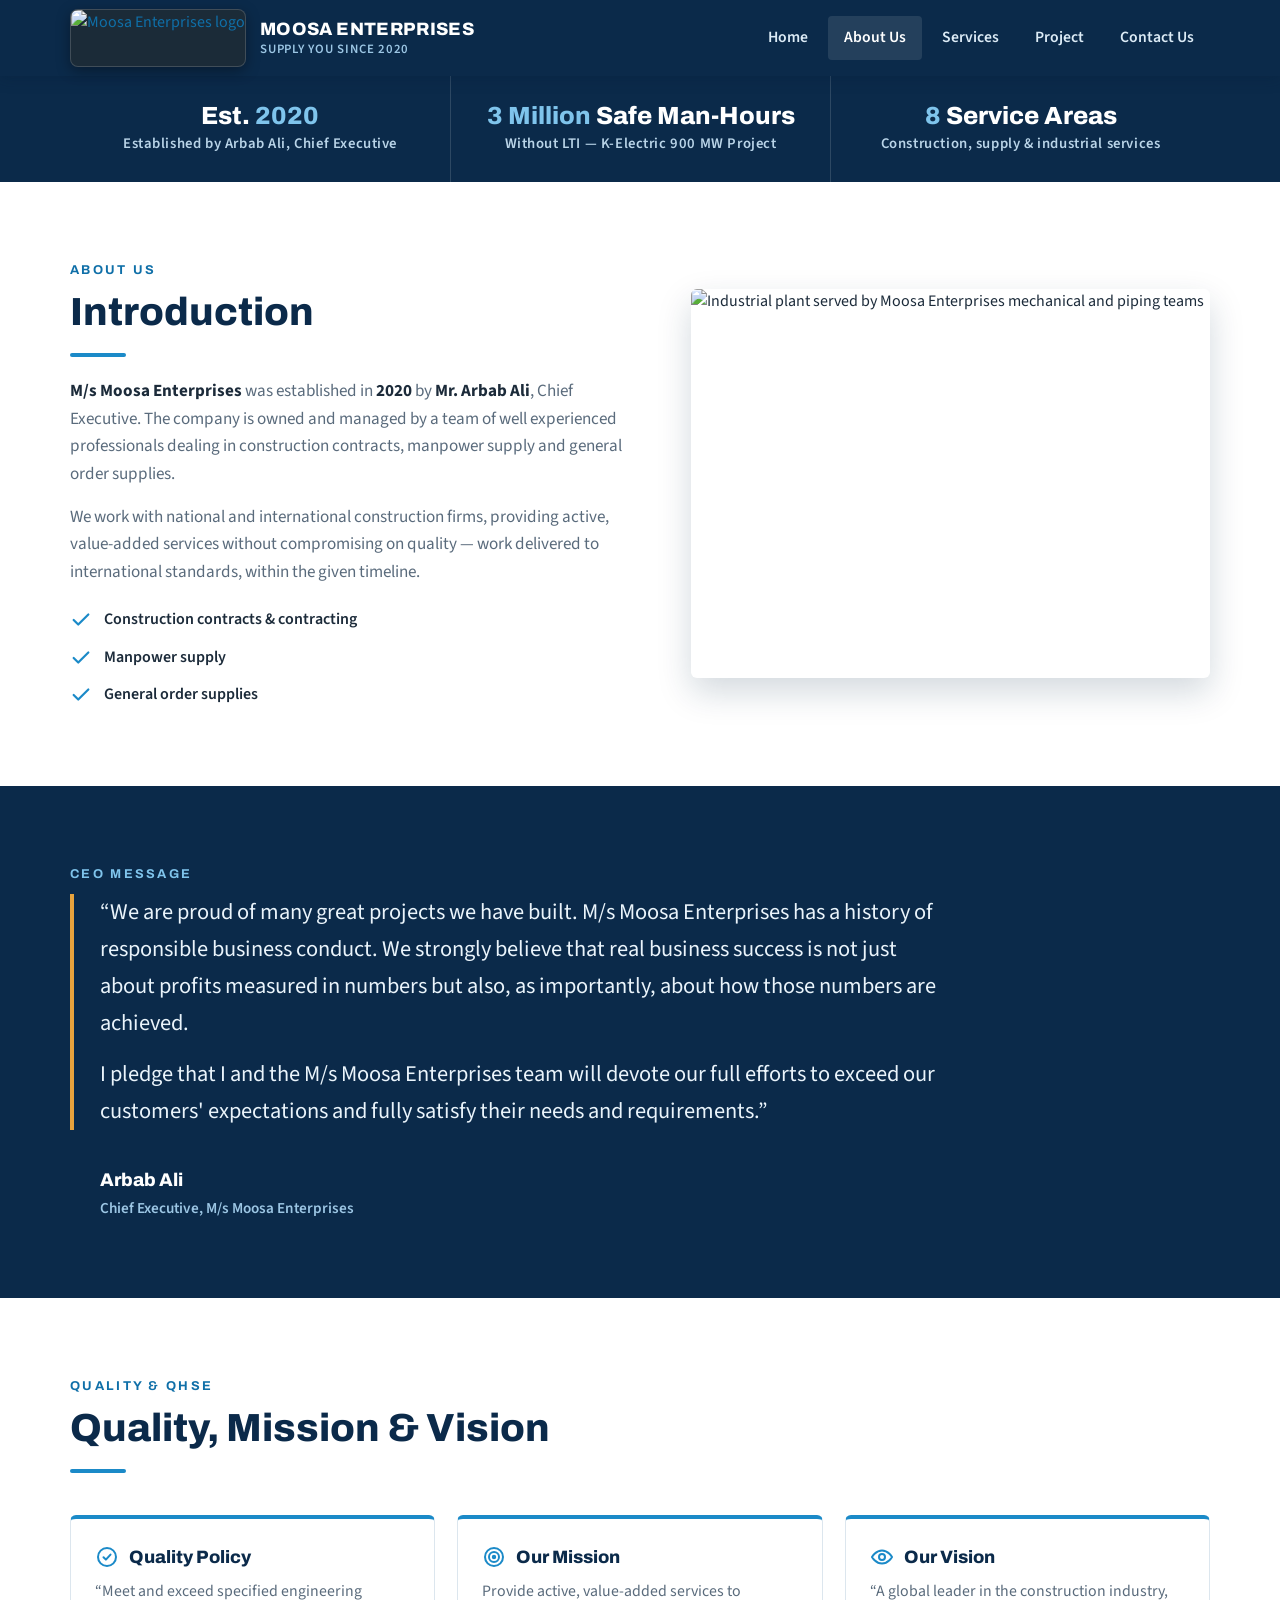
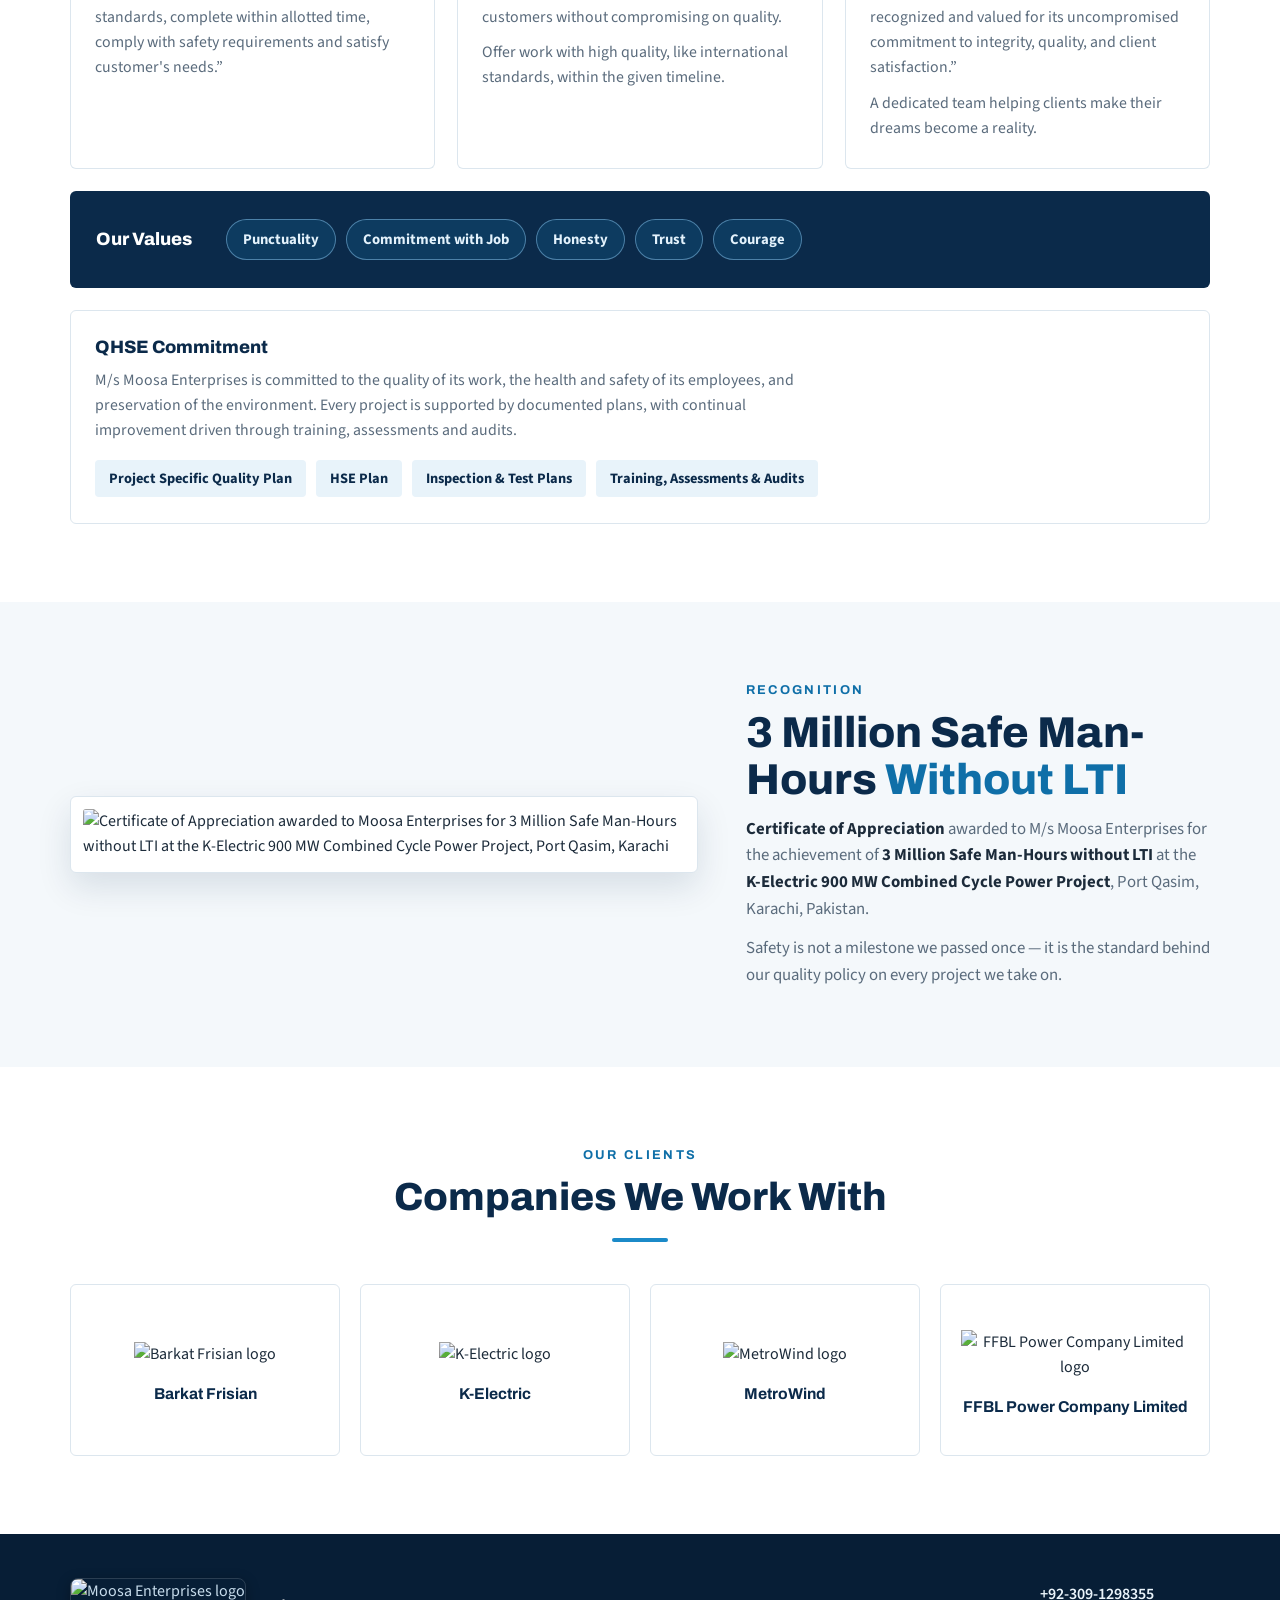
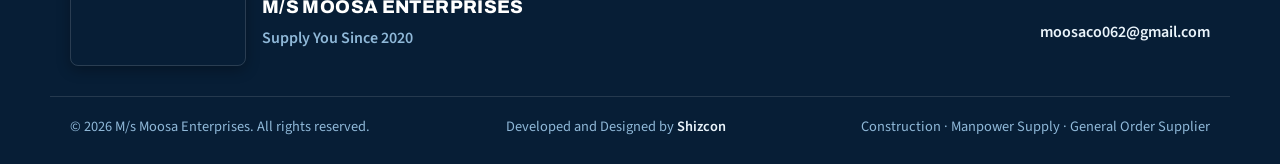
==== about.html @ 249250b7 "Moosa multi-page split (phase 1): About/Services/Projects/Contact pages + shared style.css/script.js" ====
<!doctype html>
<html lang="en">
<head>
<meta charset="utf-8" />
<meta name="viewport" content="width=device-width, initial-scale=1, viewport-fit=cover" />
<meta name="color-scheme" content="light" />
<meta name="description" content="M/s Moosa Enterprises was established in 2020 by Mr. Arbab Ali, Chief Executive — construction contracts, manpower supply and general order supplies." />
<link rel="icon" href="images/logo-me-3d.png" />
<title>About Us — M/s Moosa Enterprises</title>
<link rel="preconnect" href="https://fonts.googleapis.com" />
<link rel="preconnect" href="https://fonts.gstatic.com" crossorigin />
<link href="https://fonts.googleapis.com/css2?family=Archivo:wght@500;600;700;800&family=Source+Sans+3:wght@400;600;700&display=swap" rel="stylesheet" />
<link rel="stylesheet" href="style.css" />
</head>
<body class="loading">

<!-- ================= Loader ================= -->
<div class="loader" id="siteLoader" role="status" aria-label="Loading Moosa Enterprises website">
  <div class="loader-logo"><img src="images/logo-me-3d.png" alt="Moosa Enterprises logo" /></div>
  <div class="loader-name">Moosa Enterprises</div>
  <div class="loader-tag">Supply You Since 2020</div>
  <div class="loader-bar-wrap">
    <div class="loader-bar"><div class="loader-bar-fill" id="loaderFill"></div></div>
    <div class="loader-pct" id="loaderPct">0%</div>
  </div>
  <div class="loader-credit">Developed and Designed by Shizcon</div>
</div>

<!-- ================= Header ================= -->
<header class="site-header">
  <div class="header-in">
    <a class="brand" href="index.html" aria-label="M/s Moosa Enterprises — home">
      <span class="logo-plate"><img src="images/logo-me-3d.png" alt="Moosa Enterprises logo" /></span>
      <span class="brand-text">
        <span class="brand-name">Moosa Enterprises</span><br />
        <span class="brand-tag">Supply You Since 2020</span>
      </span>
    </a>
    <button class="nav-toggle" id="navToggle" aria-label="Open menu" aria-expanded="false" aria-controls="mainNav">
      <svg viewBox="0 0 24 24" fill="none" stroke-width="2" stroke-linecap="round"><path d="M4 7h16M4 12h16M4 17h16"/></svg>
    </button>
    <nav class="main-nav" id="mainNav" aria-label="Main navigation">
      <ul>
        <li><a href="index.html">Home</a></li>
        <li><a href="about.html" aria-current="page">About Us</a></li>
        <li><a href="services.html">Services</a></li>
        <li><a href="projects.html">Project</a></li>
        <li><a href="contact.html">Contact Us</a></li>
      </ul>
    </nav>
  </div>
</header>
<!-- ================= Fact strip ================= -->
<div class="facts" aria-label="Company facts">
  <div class="wrap">
    <div class="facts-in">
      <div class="fact">
        <div class="fact-num">Est. <em>2020</em></div>
        <div class="fact-label">Established by Arbab Ali, Chief Executive</div>
      </div>
      <div class="fact">
        <div class="fact-num"><em>3 Million</em> Safe Man-Hours</div>
        <div class="fact-label">Without LTI — K-Electric 900 MW Project</div>
      </div>
      <div class="fact">
        <div class="fact-num"><em>8</em> Service Areas</div>
        <div class="fact-label">Construction, supply &amp; industrial services</div>
      </div>
    </div>
  </div>
</div><section class="section" id="about">
  <div class="wrap">
    <div class="about-grid">
      <div class="about-copy">
        <div class="section-head" style="margin-bottom:20px">
          <span class="kicker">About Us</span>
          <h2>Introduction</h2>
          <div class="rule"></div>
        </div>
        <p><strong>M/s Moosa Enterprises</strong> was established in <strong>2020</strong> by <strong>Mr. Arbab Ali</strong>, Chief Executive. The company is owned and managed by a team of well experienced professionals dealing in construction contracts, manpower supply and general order supplies.</p>
        <p>We work with national and international construction firms, providing active, value-added services without compromising on quality — work delivered to international standards, within the given timeline.</p>
        <ul class="about-points">
          <li>
            <svg viewBox="0 0 24 24" fill="none" stroke="#1B8AC8" stroke-width="2.4" stroke-linecap="round" stroke-linejoin="round"><path d="M20 6 9 17l-5-5"/></svg>
            Construction contracts &amp; contracting
          </li>
          <li>
            <svg viewBox="0 0 24 24" fill="none" stroke="#1B8AC8" stroke-width="2.4" stroke-linecap="round" stroke-linejoin="round"><path d="M20 6 9 17l-5-5"/></svg>
            Manpower supply
          </li>
          <li>
            <svg viewBox="0 0 24 24" fill="none" stroke="#1B8AC8" stroke-width="2.4" stroke-linecap="round" stroke-linejoin="round"><path d="M20 6 9 17l-5-5"/></svg>
            General order supplies
          </li>
        </ul>
      </div>
      <div class="about-photo">
        <img src="images/about-plant.jpg" alt="Industrial plant served by Moosa Enterprises mechanical and piping teams" />
      </div>
    </div>
  </div>
</section><section class="section ceo" id="ceo">
  <div class="wrap">
    <span class="kicker">CEO Message</span>
    <div class="ceo-grid">
      <blockquote>
        <p>“We are proud of many great projects we have built. M/s Moosa Enterprises has a history of responsible business conduct. We strongly believe that real business success is not just about profits measured in numbers but also, as importantly, about how those numbers are achieved.</p>
        <p>I pledge that I and the M/s Moosa Enterprises team will devote our full efforts to exceed our customers' expectations and fully satisfy their needs and requirements.”</p>
      </blockquote>
      <div class="ceo-sign">
        <div class="name">Arbab Ali</div>
        <div class="role">Chief Executive, M/s Moosa Enterprises</div>
      </div>
    </div>
  </div>
</section><section class="section" id="quality">
  <div class="wrap">
    <div class="section-head">
      <span class="kicker">Quality &amp; QHSE</span>
      <h2>Quality, Mission &amp; Vision</h2>
      <div class="rule"></div>
    </div>

    <div class="qm-grid">
      <div class="qm-card">
        <h3>
          <svg viewBox="0 0 24 24" fill="none" stroke="#1B8AC8" stroke-width="2" stroke-linecap="round" stroke-linejoin="round"><circle cx="12" cy="12" r="9"/><path d="m8.5 12.2 2.4 2.4 4.6-5"/></svg>
          Quality Policy
        </h3>
        <p>“Meet and exceed specified engineering standards, complete within allotted time, comply with safety requirements and satisfy customer's needs.”</p>
      </div>
      <div class="qm-card">
        <h3>
          <svg viewBox="0 0 24 24" fill="none" stroke="#1B8AC8" stroke-width="2" stroke-linecap="round" stroke-linejoin="round"><circle cx="12" cy="12" r="9"/><circle cx="12" cy="12" r="5"/><circle cx="12" cy="12" r="1.2" fill="#1B8AC8"/></svg>
          Our Mission
        </h3>
        <p>Provide active, value-added services to customers without compromising on quality.</p>
        <p>Offer work with high quality, like international standards, within the given timeline.</p>
      </div>
      <div class="qm-card">
        <h3>
          <svg viewBox="0 0 24 24" fill="none" stroke="#1B8AC8" stroke-width="2" stroke-linecap="round" stroke-linejoin="round"><path d="M2 12s3.5-6.5 10-6.5S22 12 22 12s-3.5 6.5-10 6.5S2 12 2 12Z"/><circle cx="12" cy="12" r="3"/></svg>
          Our Vision
        </h3>
        <p>“A global leader in the construction industry, recognized and valued for its uncompromised commitment to integrity, quality, and client satisfaction.”</p>
        <p>A dedicated team helping clients make their dreams become a reality.</p>
      </div>
    </div>

    <div class="values-card">
      <h3>Our Values</h3>
      <ul class="values-list">
        <li>Punctuality</li>
        <li>Commitment with Job</li>
        <li>Honesty</li>
        <li>Trust</li>
        <li>Courage</li>
      </ul>
    </div>

    <div class="qhse">
      <h3>QHSE Commitment</h3>
      <p>M/s Moosa Enterprises is committed to the quality of its work, the health and safety of its employees, and preservation of the environment. Every project is supported by documented plans, with continual improvement driven through training, assessments and audits.</p>
      <ul class="qhse-tags">
        <li>Project Specific Quality Plan</li>
        <li>HSE Plan</li>
        <li>Inspection &amp; Test Plans</li>
        <li>Training, Assessments &amp; Audits</li>
      </ul>
    </div>
  </div>
</section><section class="section section-alt" id="recognition">
  <div class="wrap">
    <div class="rec-grid">
      <div class="rec-photo">
        <img src="images/certificate-k-electric.jpg" alt="Certificate of Appreciation awarded to Moosa Enterprises for 3 Million Safe Man-Hours without LTI at the K-Electric 900 MW Combined Cycle Power Project, Port Qasim, Karachi" />
      </div>
      <div class="rec-copy">
        <span class="kicker">Recognition</span>
        <div class="big">3 Million Safe Man-Hours <em>Without LTI</em></div>
        <p><strong>Certificate of Appreciation</strong> awarded to M/s Moosa Enterprises for the achievement of <strong>3 Million Safe Man-Hours without LTI</strong> at the <strong>K-Electric 900 MW Combined Cycle Power Project</strong>, Port Qasim, Karachi, Pakistan.</p>
        <p>Safety is not a milestone we passed once — it is the standard behind our quality policy on every project we take on.</p>
      </div>
    </div>
  </div>
</section><section class="section" id="clients">
  <div class="wrap">
    <div class="section-head center">
      <span class="kicker">Our Clients</span>
      <h2>Companies We Work With</h2>
      <div class="rule"></div>
    </div>
    <div class="clients-grid">
      <div class="client-card">
        <img src="images/client-barkat-frisian.png" alt="Barkat Frisian logo" />
        <div class="client-name">Barkat Frisian</div>
      </div>
      <div class="client-card">
        <img src="images/client-k-electric.png" alt="K-Electric logo" />
        <div class="client-name">K-Electric</div>
      </div>
      <div class="client-card">
        <img src="images/client-metrowind.png" alt="MetroWind logo" />
        <div class="client-name">MetroWind</div>
      </div>
      <div class="client-card">
        <img src="images/client-ffbl.png" alt="FFBL Power Company Limited logo" />
        <div class="client-name">FFBL Power Company Limited</div>
      </div>
    </div>
  </div>
</section>
<footer>
  <div class="footer-in">
    <div class="footer-brand">
      <img class="f-logo" src="images/logo-me-3d.png" alt="Moosa Enterprises logo" />
      <div>
        <div class="f-name">M/s Moosa Enterprises</div>
        <div class="f-tag">Supply You Since 2020</div>
      </div>
    </div>
    <div class="footer-contact">
      <a href="tel:+923091298355">+92-309-1298355</a>
      <a href="mailto:moosaco062@gmail.com">moosaco062@gmail.com</a>
    </div>
  </div>
  <div class="footer-bottom">
    <span>© 2026 M/s Moosa Enterprises. All rights reserved.</span>
    <span>Developed and Designed by <a href="https://shizcon.github.io" target="_blank" rel="noopener">Shizcon</a></span>
    <span>Construction · Manpower Supply · General Order Supplier</span>
  </div>
</footer>
<script src="script.js"></script>
</body>
</html>
---- style.css ----
:root{
    --navy:#0B2A4A;
    --navy-2:#071E36;
    --sky:#1B8AC8;
    --sky-dark:#0F6FA8;
    --sky-soft:#E8F3FA;
    --ink:#1C2B3A;
    --muted:#5A6B7C;
    --line:#DCE6EE;
    --bg:#FFFFFF;
    --bg-alt:#F4F8FB;
    --gold:#E8A33D;
    --radius:6px;
    --header-h:76px;
  }
  *{box-sizing:border-box}
  html{scroll-behavior:smooth}
  body{
    margin:0;
    font-family:"Source Sans 3", system-ui, -apple-system, "Segoe UI", sans-serif;
    color:var(--ink);
    background:var(--bg);
    line-height:1.6;
    -webkit-font-smoothing:antialiased;
  }
  h1,h2,h3,h4{font-family:"Archivo", system-ui, sans-serif; color:var(--navy); margin:0; line-height:1.15}
  p{margin:0}
  img{display:block; max-width:100%}
  a{color:var(--sky-dark)}
  .wrap{max-width:1180px; margin:0 auto; padding:0 20px}
  section{scroll-margin-top:calc(var(--header-h) + 12px)}

  /* ---------- Header ---------- */
  .site-header{
    position:sticky; top:0; z-index:60;
    background:var(--navy);
    box-shadow:0 2px 14px rgba(7,30,54,.28);
  }
  .header-in{
    max-width:1180px; margin:0 auto; padding:0 20px;
    min-height:var(--header-h);
    display:flex; align-items:center; gap:18px;
  }
  .brand{display:flex; align-items:center; gap:14px; text-decoration:none; min-height:44px}
  .brand .logo-plate{
    background:#1B2B38; border:1px solid rgba(255,255,255,.16); border-radius:8px; padding:0;
    display:flex; align-items:center; flex:none; overflow:hidden;
    box-shadow:0 4px 14px rgba(0,0,0,.35);
  }
  .brand .logo-plate img{height:56px; width:auto}
  .brand .brand-text{line-height:1.15}
  .brand .brand-name{
    font-family:"Archivo", sans-serif; font-weight:800; color:#fff;
    font-size:1.12rem; letter-spacing:.02em; text-transform:uppercase;
  }
  .brand .brand-tag{color:#9CC6E4; font-size:.8rem; font-weight:600; letter-spacing:.06em; text-transform:uppercase}
  .main-nav{margin-left:auto}
  .main-nav ul{display:flex; gap:4px; list-style:none; margin:0; padding:0}
  .main-nav a{
    display:flex; align-items:center; min-height:44px; padding:0 16px;
    color:#DCEBF6; text-decoration:none; font-weight:600; font-size:.98rem;
    border-radius:4px;
  }
  .main-nav a:hover, .main-nav a:focus-visible{background:rgba(255,255,255,.1); color:#fff}
  .nav-toggle{
    display:none; margin-left:auto;
    background:transparent; border:1px solid rgba(255,255,255,.35); border-radius:6px;
    width:48px; height:48px; cursor:pointer; padding:0;
    align-items:center; justify-content:center;
  }
  .nav-toggle svg{width:24px; height:24px; stroke:#fff}
  @media (max-width:820px){
    .nav-toggle{display:flex}
    .main-nav{
      display:none; position:absolute; top:var(--header-h); left:0; right:0;
      background:var(--navy-2); border-top:1px solid rgba(255,255,255,.12);
      padding:10px 16px 16px;
    }
    .main-nav.open{display:block}
    .main-nav ul{flex-direction:column; gap:2px}
    .main-nav a{min-height:48px; padding:0 12px; font-size:1.05rem}
    .brand .brand-name{font-size:.98rem}
    .brand .logo-plate img{height:48px}
  }

  /* ---------- Hero ---------- */
  .hero{
    position:relative; color:#fff;
    background:var(--navy-2) url("images/hero-bg.jpg") center 62% / cover no-repeat;
  }
  .hero::before{
    content:""; position:absolute; inset:0;
    background:linear-gradient(90deg, rgba(7,30,54,.93) 0%, rgba(11,42,74,.82) 46%, rgba(11,42,74,.38) 100%);
  }
  .hero-in{position:relative; padding:84px 0 78px; max-width:720px}
  .hero-badge{
    display:inline-flex; align-items:center; gap:9px;
    background:rgba(27,138,200,.22); border:1px solid rgba(140,200,240,.55);
    color:#D9F0FF; font-weight:700; letter-spacing:.14em; text-transform:uppercase;
    font-size:.8rem; padding:8px 16px; border-radius:999px; margin-bottom:22px;
  }
  .hero-badge::before{content:""; width:8px; height:8px; border-radius:50%; background:var(--gold); flex:none}
  .hero h1{
    color:#fff; font-size:clamp(2.3rem, 5.6vw, 3.9rem); font-weight:800;
    letter-spacing:.01em; margin-bottom:16px;
  }
  .hero h1 .accent{color:#7FC4EC}
  .hero .hero-sub{
    font-size:clamp(1.05rem, 2.2vw, 1.28rem); color:#D7E8F5; max-width:56ch; margin-bottom:32px;
  }
  .hero-actions{display:flex; flex-wrap:wrap; gap:14px}
  .btn{
    display:inline-flex; align-items:center; justify-content:center; gap:9px;
    min-height:52px; padding:0 28px; border-radius:5px;
    font-family:"Archivo", sans-serif; font-weight:700; font-size:1rem;
    text-decoration:none; border:2px solid transparent; cursor:pointer;
  }
  .btn-sky{background:var(--sky); color:#fff}
  .btn-sky:hover{background:var(--sky-dark)}
  .btn-outline{border-color:rgba(255,255,255,.75); color:#fff; background:rgba(255,255,255,.06)}
  .btn-outline:hover{background:rgba(255,255,255,.16)}
  @media (max-width:640px){ .hero-in{padding:58px 0 54px} }

  /* ---------- Fact strip ---------- */
  .facts{background:var(--navy); color:#fff}
  .facts-in{
    display:grid; grid-template-columns:repeat(3, 1fr);
  }
  .fact{
    padding:26px 28px; text-align:center;
    border-left:1px solid rgba(255,255,255,.14);
  }
  .fact:first-child{border-left:none}
  .fact .fact-num{
    font-family:"Archivo", sans-serif; font-weight:800; font-size:1.55rem; color:#fff; line-height:1.1;
  }
  .fact .fact-num em{font-style:normal; color:#7FC4EC}
  .fact .fact-label{color:#B9D4E8; font-size:.92rem; font-weight:600; letter-spacing:.04em; margin-top:3px}
  @media (max-width:640px){
    .facts-in{grid-template-columns:1fr}
    .fact{border-left:none; border-top:1px solid rgba(255,255,255,.14); padding:18px 20px}
    .fact:first-child{border-top:none}
  }

  /* ---------- Sections ---------- */
  .section{padding:78px 0}
  .section-alt{background:var(--bg-alt)}
  .section-head{max-width:760px; margin-bottom:42px}
  .section-head.center{margin-left:auto; margin-right:auto; text-align:center}
  .kicker{
    display:block; font-family:"Archivo", sans-serif; font-weight:700; font-size:.8rem;
    letter-spacing:.18em; text-transform:uppercase; color:var(--sky-dark); margin-bottom:10px;
  }
  .section-head h2{font-size:clamp(1.75rem, 3.6vw, 2.45rem); font-weight:800; margin-bottom:12px}
  .section-head p{color:var(--muted); font-size:1.06rem}
  .rule{width:56px; height:4px; background:var(--sky); border-radius:2px; margin-top:18px}
  .section-head.center .rule{margin-left:auto; margin-right:auto}

  /* About */
  .about-grid{display:grid; grid-template-columns:1.05fr .95fr; gap:48px; align-items:center}
  .about-copy p{color:var(--muted); font-size:1.07rem; margin-bottom:16px}
  .about-copy p strong{color:var(--ink)}
  .about-points{list-style:none; margin:22px 0 0; padding:0; display:grid; gap:12px}
  .about-points li{display:flex; gap:12px; align-items:flex-start; font-weight:600; color:var(--ink)}
  .about-points svg{flex:none; width:22px; height:22px; margin-top:2px}
  .about-photo{border-radius:var(--radius); overflow:hidden; box-shadow:0 14px 34px rgba(11,42,74,.18)}
  .about-photo img{width:100%; height:100%; object-fit:cover; aspect-ratio:4/3}
  @media (max-width:860px){ .about-grid{grid-template-columns:1fr; gap:30px} }

  /* CEO message */
  .ceo{background:var(--navy); color:#fff}
  .ceo .kicker{color:#7FC4EC}
  .ceo-grid{display:grid; grid-template-columns:1fr; gap:10px; max-width:880px}
  .ceo blockquote{
    margin:0; font-size:clamp(1.12rem, 2.4vw, 1.4rem); line-height:1.65; color:#EAF4FB;
    border-left:4px solid var(--gold); padding-left:26px; font-weight:400;
  }
  .ceo blockquote p + p{margin-top:14px}
  .ceo-sign{margin-top:26px; padding-left:30px}
  .ceo-sign .name{font-family:"Archivo", sans-serif; font-weight:800; font-size:1.15rem; color:#fff}
  .ceo-sign .role{color:#9CC6E4; font-weight:600; font-size:.95rem}

  /* Services */
  .svc-grid{display:grid; grid-template-columns:repeat(4, 1fr); gap:22px}
  @media (max-width:1080px){ .svc-grid{grid-template-columns:repeat(2, 1fr)} }
  @media (max-width:560px){ .svc-grid{grid-template-columns:1fr} }
  .svc{
    background:#fff; border:1px solid var(--line); border-radius:var(--radius);
    overflow:hidden; display:flex; flex-direction:column;
    transition:box-shadow .18s ease, transform .18s ease;
  }
  .svc:hover{box-shadow:0 12px 28px rgba(11,42,74,.13); transform:translateY(-3px)}
  .svc img{width:100%; height:158px; object-fit:cover}
  .svc-body{padding:20px 20px 22px; display:flex; flex-direction:column; gap:8px; flex:1}
  .svc-body h3{font-size:1.06rem; font-weight:700; line-height:1.3}
  .svc-body p{color:var(--muted); font-size:.94rem; line-height:1.55}
  .svc-link{
    margin-top:auto; padding-top:10px;
    display:inline-flex; align-items:center; gap:7px;
    font-family:"Archivo", sans-serif; font-weight:700; font-size:.93rem;
    color:var(--sky-dark); text-decoration:none; min-height:44px;
  }
  .svc-link:hover{text-decoration:underline}
  .svc-link svg{width:18px; height:18px; flex:none}

  /* Featured project inside Services */
  .svc-project{
    margin-top:26px; background:var(--navy); border-radius:var(--radius); overflow:hidden;
    display:grid; grid-template-columns:.9fr 1.1fr;
    box-shadow:0 14px 32px rgba(11,42,74,.2);
  }
  .svc-project img{width:100%; height:100%; object-fit:cover; min-height:240px}
  .svc-project-body{padding:30px 30px 32px; display:flex; flex-direction:column; gap:10px; align-items:flex-start}
  .svc-project .sp-kicker{
    font-family:"Archivo", sans-serif; font-weight:700; font-size:.78rem;
    letter-spacing:.16em; text-transform:uppercase; color:#7FC4EC;
  }
  .svc-project h3{color:#fff; font-size:clamp(1.3rem, 2.8vw, 1.7rem); font-weight:800; line-height:1.25}
  .svc-project p{color:#C7DCEC; font-size:1rem; max-width:52ch}
  .svc-project .btn{margin-top:8px}
  @media (max-width:760px){
    .svc-project{grid-template-columns:1fr}
    .svc-project img{min-height:0; aspect-ratio:16/9}
    .svc-project-body{padding:24px 22px 26px}
  }

  /* Projects */
  .proj-title{font-size:clamp(1.35rem, 3vw, 1.8rem); font-weight:800; margin-bottom:10px}
  .proj-desc{color:var(--muted); font-size:1.05rem; max-width:76ch; margin-bottom:30px}
  .video-grid{display:grid; grid-template-columns:repeat(3, 1fr); gap:22px}
  .video-card{
    background:var(--navy-2); border-radius:var(--radius); overflow:hidden;
    box-shadow:0 12px 28px rgba(11,42,74,.16);
  }
  .video-card video{width:100%; aspect-ratio:9/16; object-fit:cover; display:block; background:#000}
  .video-card .video-cap{color:#D7E8F5; font-weight:600; font-size:.95rem; padding:12px 16px}
  .gallery-title{font-size:1.15rem; font-weight:800; margin:40px 0 16px}
  .photo-grid{display:grid; grid-template-columns:repeat(3, 1fr); gap:22px}
  .photo-grid figure{
    margin:0; border-radius:var(--radius); overflow:hidden;
    border:1px solid var(--line); box-shadow:0 10px 24px rgba(11,42,74,.1);
  }
  .photo-grid img{width:100%; aspect-ratio:9/16; object-fit:cover}
  @media (max-width:860px){
    .video-grid, .photo-grid{grid-template-columns:repeat(2, 1fr)}
  }
  @media (max-width:560px){
    .video-grid, .photo-grid{grid-template-columns:1fr; max-width:340px; margin-left:auto; margin-right:auto}
  }

  /* Fly Ash info block */
  .flyash{margin-top:56px}
  .flyash-banner{
    border-radius:var(--radius); overflow:hidden;
    border:1px solid var(--line); box-shadow:0 12px 28px rgba(11,42,74,.14);
    margin-bottom:30px;
  }
  .flyash-banner img{width:100%; aspect-ratio:16/7; object-fit:cover}
  .flyash-title{font-size:clamp(1.5rem, 3.4vw, 2.1rem); font-weight:800; margin-bottom:10px}
  .flyash-title .accent{color:var(--sky-dark)}
  .fa-grid{display:grid; grid-template-columns:repeat(3, 1fr); gap:22px; margin-top:26px}
  @media (max-width:900px){ .fa-grid{grid-template-columns:1fr} }
  .fa-card{
    background:#fff; border:1px solid var(--line); border-top:4px solid var(--sky);
    border-radius:var(--radius); padding:26px 24px;
  }
  .fa-card h4{font-size:1.1rem; font-weight:800; margin-bottom:10px}
  .fa-card p{color:var(--muted); font-size:.99rem}
  .fa-card ul{list-style:none; margin:0; padding:0; display:grid; gap:9px}
  .fa-card li{display:flex; gap:10px; align-items:flex-start; color:var(--muted); font-size:.99rem}
  .fa-card li svg{flex:none; width:20px; height:20px; margin-top:2px}

  /* Quality / Mission / Vision / Values */
  .qm-grid{display:grid; grid-template-columns:repeat(3, 1fr); gap:22px; margin-bottom:22px}
  @media (max-width:900px){ .qm-grid{grid-template-columns:1fr} }
  .qm-card{
    background:#fff; border:1px solid var(--line); border-top:4px solid var(--sky);
    border-radius:var(--radius); padding:26px 24px;
  }
  .qm-card h3{font-size:1.12rem; font-weight:800; margin-bottom:10px; display:flex; align-items:center; gap:10px}
  .qm-card h3 svg{width:24px; height:24px; flex:none}
  .qm-card p{color:var(--muted); font-size:.99rem}
  .qm-card p + p{margin-top:10px}
  .values-card{
    background:var(--navy); border-radius:var(--radius); padding:28px 26px; color:#fff;
    display:grid; grid-template-columns:auto 1fr; gap:8px 34px; align-items:center;
  }
  .values-card h3{color:#fff; font-size:1.12rem; font-weight:800}
  .values-list{list-style:none; margin:0; padding:0; display:flex; flex-wrap:wrap; gap:10px}
  .values-list li{
    border:1px solid rgba(140,200,240,.5); background:rgba(27,138,200,.18);
    color:#E3F2FC; font-weight:700; font-size:.92rem; padding:8px 16px; border-radius:999px;
  }
  @media (max-width:700px){ .values-card{grid-template-columns:1fr} }
  .qhse{margin-top:22px; background:#fff; border:1px solid var(--line); border-radius:var(--radius); padding:26px 24px}
  .qhse h3{font-size:1.12rem; font-weight:800; margin-bottom:10px}
  .qhse p{color:var(--muted); font-size:.99rem; max-width:88ch}
  .qhse-tags{list-style:none; display:flex; flex-wrap:wrap; gap:10px; margin:16px 0 0; padding:0}
  .qhse-tags li{background:var(--sky-soft); color:var(--navy); font-weight:700; font-size:.9rem; padding:7px 14px; border-radius:4px}

  /* Recognition */
  .rec-grid{display:grid; grid-template-columns:1.15fr .85fr; gap:48px; align-items:center}
  .rec-photo{border:1px solid var(--line); border-radius:var(--radius); padding:12px; background:#fff; box-shadow:0 14px 34px rgba(11,42,74,.12)}
  .rec-photo img{width:100%; border-radius:3px}
  .rec-copy .big{
    font-family:"Archivo", sans-serif; font-weight:800; color:var(--navy);
    font-size:clamp(1.9rem, 4vw, 2.7rem); line-height:1.08; margin-bottom:6px;
  }
  .rec-copy .big em{font-style:normal; color:var(--sky-dark)}
  .rec-copy p{color:var(--muted); font-size:1.05rem; margin-top:12px}
  .rec-copy p strong{color:var(--ink)}
  @media (max-width:860px){ .rec-grid{grid-template-columns:1fr; gap:28px} }

  /* Clients */
  .clients-grid{display:grid; grid-template-columns:repeat(4, 1fr); gap:20px}
  @media (max-width:860px){ .clients-grid{grid-template-columns:repeat(2, 1fr)} }
  @media (max-width:420px){ .clients-grid{grid-template-columns:1fr} }
  .client-card{
    background:#fff; border:1px solid var(--line); border-radius:var(--radius);
    padding:26px 20px 20px; display:flex; flex-direction:column; align-items:center; gap:16px;
    min-height:172px; justify-content:center; text-align:center;
  }
  .client-card img{max-height:82px; width:auto; max-width:100%; object-fit:contain}
  .client-card .client-name{font-family:"Archivo", sans-serif; font-weight:700; color:var(--navy); font-size:.98rem; line-height:1.3}

  /* Contact */
  .contact-layout{display:grid; grid-template-columns:.92fr 1.08fr; gap:26px; align-items:start}
  @media (max-width:900px){ .contact-layout{grid-template-columns:1fr} }
  .contact-info{display:grid; gap:16px}
  .contact-card{
    background:#fff; border:1px solid var(--line); border-radius:var(--radius);
    padding:24px 22px; display:flex; gap:16px; align-items:flex-start;
    text-decoration:none; color:var(--ink);
    transition:box-shadow .18s ease, border-color .18s ease;
  }
  .contact-card:hover{box-shadow:0 10px 24px rgba(11,42,74,.12); border-color:var(--sky)}
  .contact-icon{
    flex:none; width:52px; height:52px; border-radius:50%;
    background:var(--sky-soft); display:flex; align-items:center; justify-content:center;
  }
  .contact-icon svg{width:26px; height:26px}
  .contact-card .label{font-family:"Archivo", sans-serif; font-weight:700; font-size:.82rem; letter-spacing:.12em; text-transform:uppercase; color:var(--sky-dark); margin-bottom:4px}
  .contact-card .value{font-family:"Archivo", sans-serif; font-weight:800; color:var(--navy); font-size:1.18rem; line-height:1.25; word-break:break-word}
  .contact-card .hint{color:var(--muted); font-size:.92rem; margin-top:4px}
  .contact-assure{
    background:var(--navy); color:#fff; border-radius:var(--radius); padding:24px 22px;
  }
  .contact-assure h3{color:#fff; font-size:1.05rem; font-weight:800; margin-bottom:12px}
  .contact-assure ul{list-style:none; margin:0; padding:0; display:grid; gap:10px}
  .contact-assure li{display:flex; gap:10px; align-items:flex-start; color:#D7E8F5; font-size:.97rem; font-weight:600}
  .contact-assure li svg{flex:none; width:20px; height:20px; margin-top:2px}
  .contact-note{margin-top:22px; color:var(--muted); font-size:1rem}

  /* Enquiry form */
  .enquiry-form{
    background:#fff; border:1px solid var(--line); border-top:4px solid var(--sky);
    border-radius:var(--radius); padding:30px 28px 28px;
    box-shadow:0 14px 34px rgba(11,42,74,.1);
  }
  .enquiry-form h3{font-size:1.3rem; font-weight:800; margin-bottom:6px}
  .enquiry-form .form-sub{color:var(--muted); font-size:.98rem; margin-bottom:22px}
  .form-grid{display:grid; grid-template-columns:1fr 1fr; gap:16px}
  @media (max-width:560px){ .form-grid{grid-template-columns:1fr} .enquiry-form{padding:24px 18px 22px} }
  .field{display:grid; gap:6px}
  .field.full{grid-column:1 / -1}
  .field label{font-family:"Archivo", sans-serif; font-weight:700; font-size:.82rem; letter-spacing:.06em; text-transform:uppercase; color:var(--navy)}
  .field label .req{color:#C0392B}
  .field input, .field select, .field textarea{
    width:100%; font:inherit; font-size:1rem; color:var(--ink);
    background:#FBFDFE; border:1.5px solid var(--line); border-radius:5px;
    padding:12px 14px; min-height:50px;
  }
  .field textarea{min-height:120px; resize:vertical; line-height:1.55}
  .field input:focus, .field select:focus, .field textarea:focus{
    outline:none; border-color:var(--sky); background:#fff;
    box-shadow:0 0 0 3px rgba(27,138,200,.18);
  }
  .field input::placeholder, .field textarea::placeholder{color:#93A5B5}
  .pref-group{border:none; margin:0; padding:0}
  .pref-group legend{font-family:"Archivo", sans-serif; font-weight:700; font-size:.82rem; letter-spacing:.06em; text-transform:uppercase; color:var(--navy); margin-bottom:8px; padding:0}
  .pref-options{display:flex; flex-wrap:wrap; gap:8px}
  .pref-options label{
    font-family:"Source Sans 3", sans-serif; font-size:.95rem; font-weight:600; letter-spacing:0; text-transform:none;
    color:var(--ink); border:1.5px solid var(--line); border-radius:999px; padding:9px 18px; cursor:pointer; background:#FBFDFE;
  }
  .pref-options input{position:absolute; opacity:0; width:1px; height:1px}
  .pref-options label:has(input:checked){background:var(--navy); border-color:var(--navy); color:#fff}
  .pref-options label:has(input:focus-visible){box-shadow:0 0 0 3px rgba(27,138,200,.35)}
  .form-actions{display:grid; gap:12px; margin-top:20px}
  .btn-whatsapp{background:#1FA855; color:#fff}
  .btn-whatsapp:hover{background:#178A44}
  .form-note{color:var(--muted); font-size:.9rem; text-align:center}
  .form-success{
    display:none; margin-top:18px; background:#EAF7EE; border:1px solid #9BD3A8; color:#14532D;
    border-radius:5px; padding:14px 16px; font-weight:600; font-size:.97rem;
  }
  .form-success.show{display:block}
  .form-error{
    display:none; margin-top:18px; background:#FDECEA; border:1px solid #F0B4AE; color:#7B1D16;
    border-radius:5px; padding:14px 16px; font-weight:600; font-size:.97rem;
  }
  .form-error.show{display:block}

  /* Footer */
  footer{background:var(--navy-2); color:#C7DCEC}
  .footer-in{
    max-width:1180px; margin:0 auto; padding:44px 20px 30px;
    display:flex; flex-wrap:wrap; gap:26px 48px; align-items:flex-start; justify-content:space-between;
  }
  .footer-brand{display:flex; align-items:center; gap:16px}
  .footer-brand .f-logo{height:88px; width:auto; border-radius:8px; border:1px solid rgba(255,255,255,.14); box-shadow:0 4px 14px rgba(0,0,0,.3)}
  .footer-brand .f-name{font-family:"Archivo", sans-serif; font-weight:800; color:#fff; font-size:1.15rem; text-transform:uppercase; letter-spacing:.02em}
  .footer-brand .f-tag{color:#8FB8D8; font-weight:600; margin-top:4px}
  .footer-contact{display:grid; gap:6px; font-size:1rem}
  .footer-contact a{color:#EAF4FB; text-decoration:none; font-weight:600; min-height:32px; display:inline-flex; align-items:center}
  .footer-contact a:hover{text-decoration:underline}
  .footer-bottom{
    border-top:1px solid rgba(255,255,255,.12);
    max-width:1180px; margin:0 auto; padding:18px 20px 26px;
    display:flex; flex-wrap:wrap; gap:8px 20px; justify-content:space-between;
    font-size:.9rem; color:#8FB8D8;
  }
  .footer-bottom a{color:#EAF4FB; font-weight:600; text-decoration:none}
  .footer-bottom a:hover{text-decoration:underline}

  /* ---------- Loader ---------- */
  .loader{
    position:fixed; inset:0; z-index:200;
    background:var(--navy-2);
    display:flex; flex-direction:column; align-items:center; justify-content:center;
    gap:22px; padding:24px;
    transition:opacity .4s ease, visibility .4s ease;
  }
  .loader.done{opacity:0; visibility:hidden; pointer-events:none}
  .loader-logo{
    background:#1B2B38; border:1px solid rgba(255,255,255,.16); border-radius:12px;
    overflow:hidden; box-shadow:0 10px 30px rgba(0,0,0,.45);
    animation:loaderPulse 1.5s ease-in-out infinite;
  }
  .loader-logo img{height:92px; width:auto; display:block}
  @keyframes loaderPulse{0%,100%{transform:scale(1)}50%{transform:scale(1.045)}}
  .loader-name{
    font-family:"Archivo", sans-serif; font-weight:800; color:#fff;
    font-size:1.3rem; letter-spacing:.03em; text-transform:uppercase; text-align:center; line-height:1.2;
  }
  .loader-tag{color:#9CC6E4; font-weight:600; font-size:.85rem; letter-spacing:.1em; text-transform:uppercase; margin-top:-16px}
  .loader-bar-wrap{width:min(320px, 78vw)}
  .loader-bar{
    height:8px; border-radius:99px; background:rgba(255,255,255,.14);
    overflow:hidden;
  }
  .loader-bar-fill{
    height:100%; width:0%; border-radius:99px;
    background:linear-gradient(90deg, var(--sky-dark), var(--sky) 60%, #7FC4EC);
  }
  .loader-pct{
    font-family:"Archivo", sans-serif; font-weight:800; color:#7FC4EC;
    font-size:1.05rem; text-align:center; margin-top:10px; font-variant-numeric:tabular-nums;
  }
  .loader-credit{
    position:absolute; left:0; right:0; bottom:26px; text-align:center;
    color:var(--gold); font-weight:700; font-size:.95rem; letter-spacing:.02em; padding:0 20px;
  }
  body.loading{overflow:hidden}
  @media (prefers-reduced-motion: reduce){
    .loader-logo{animation:none}
    .loader{transition:none}
  }

  @media (prefers-reduced-motion: reduce){
    html{scroll-behavior:auto}
    .svc, .contact-card{transition:none}
    .svc:hover{transform:none}
  }

.main-nav a[aria-current="page"]{background:rgba(255,255,255,.1); color:#fff}
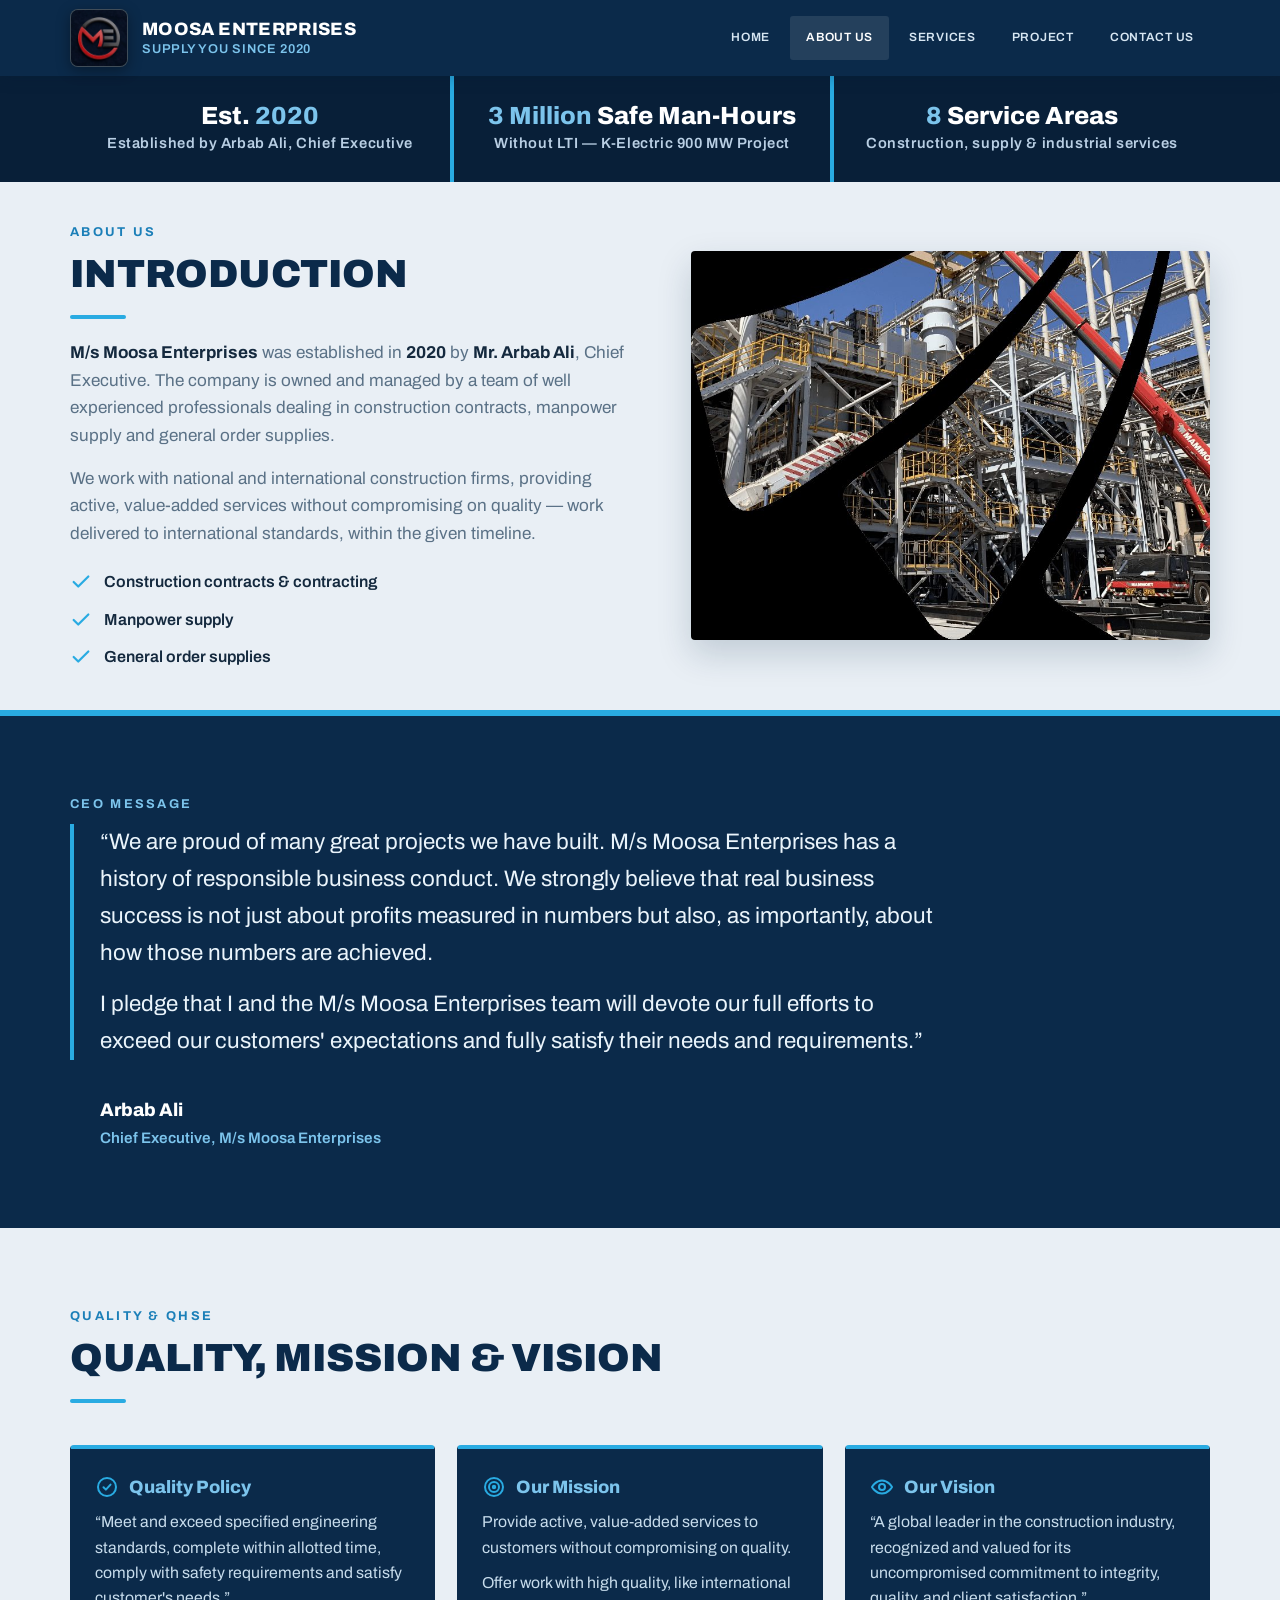
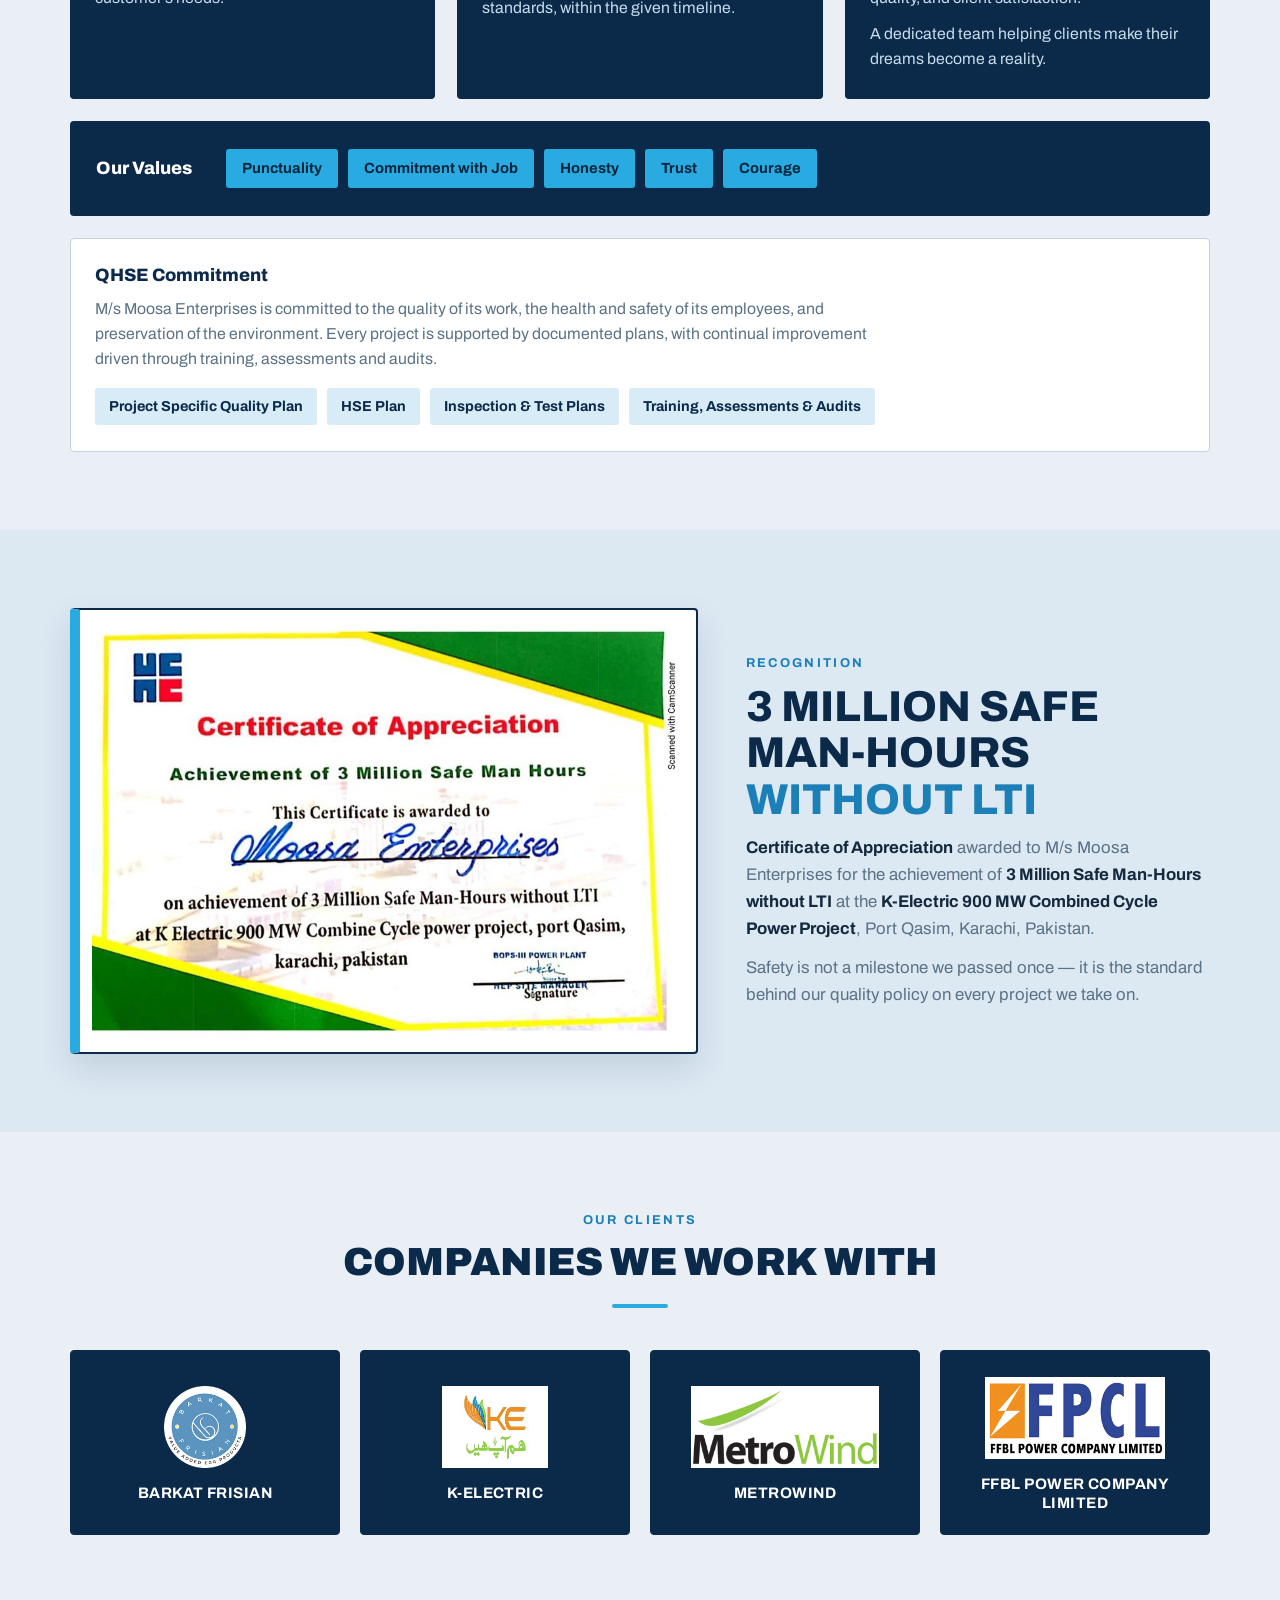
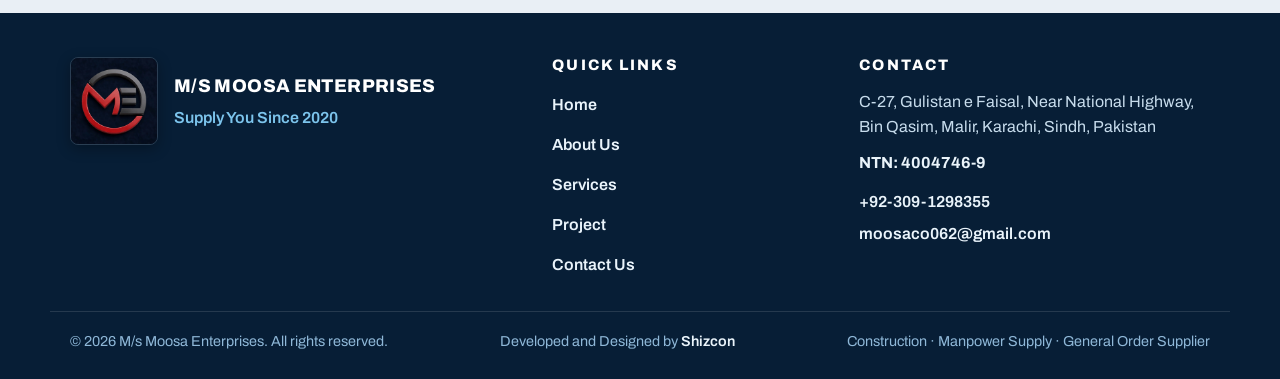
==== commit bdcb21ea: "Moosa Design 2 (Navy Industrial) live: new landing (3-slide carousel, Services carousel, short About" ====
--- a/about.html
+++ b/about.html
@@ -9,7 +9,7 @@
 <title>About Us — M/s Moosa Enterprises</title>
 <link rel="preconnect" href="https://fonts.googleapis.com" />
 <link rel="preconnect" href="https://fonts.gstatic.com" crossorigin />
-<link href="https://fonts.googleapis.com/css2?family=Archivo:wght@500;600;700;800&family=Source+Sans+3:wght@400;600;700&display=swap" rel="stylesheet" />
+<link href="https://fonts.googleapis.com/css2?family=Archivo:wght@400;500;600;700;800;900&family=Source+Sans+3:wght@400;600;700&display=swap" rel="stylesheet" />
 <link rel="stylesheet" href="style.css" />
 </head>
 <body class="loading">
@@ -81,15 +81,15 @@
         <p>We work with national and international construction firms, providing active, value-added services without compromising on quality — work delivered to international standards, within the given timeline.</p>
         <ul class="about-points">
           <li>
-            <svg viewBox="0 0 24 24" fill="none" stroke="#1B8AC8" stroke-width="2.4" stroke-linecap="round" stroke-linejoin="round"><path d="M20 6 9 17l-5-5"/></svg>
+            <svg viewBox="0 0 24 24" fill="none" stroke="#29abe2" stroke-width="2.4" stroke-linecap="round" stroke-linejoin="round"><path d="M20 6 9 17l-5-5"/></svg>
             Construction contracts &amp; contracting
           </li>
           <li>
-            <svg viewBox="0 0 24 24" fill="none" stroke="#1B8AC8" stroke-width="2.4" stroke-linecap="round" stroke-linejoin="round"><path d="M20 6 9 17l-5-5"/></svg>
+            <svg viewBox="0 0 24 24" fill="none" stroke="#29abe2" stroke-width="2.4" stroke-linecap="round" stroke-linejoin="round"><path d="M20 6 9 17l-5-5"/></svg>
             Manpower supply
           </li>
           <li>
-            <svg viewBox="0 0 24 24" fill="none" stroke="#1B8AC8" stroke-width="2.4" stroke-linecap="round" stroke-linejoin="round"><path d="M20 6 9 17l-5-5"/></svg>
+            <svg viewBox="0 0 24 24" fill="none" stroke="#29abe2" stroke-width="2.4" stroke-linecap="round" stroke-linejoin="round"><path d="M20 6 9 17l-5-5"/></svg>
             General order supplies
           </li>
         </ul>
@@ -124,14 +124,14 @@
     <div class="qm-grid">
       <div class="qm-card">
         <h3>
-          <svg viewBox="0 0 24 24" fill="none" stroke="#1B8AC8" stroke-width="2" stroke-linecap="round" stroke-linejoin="round"><circle cx="12" cy="12" r="9"/><path d="m8.5 12.2 2.4 2.4 4.6-5"/></svg>
+          <svg viewBox="0 0 24 24" fill="none" stroke="#29abe2" stroke-width="2" stroke-linecap="round" stroke-linejoin="round"><circle cx="12" cy="12" r="9"/><path d="m8.5 12.2 2.4 2.4 4.6-5"/></svg>
           Quality Policy
         </h3>
         <p>“Meet and exceed specified engineering standards, complete within allotted time, comply with safety requirements and satisfy customer's needs.”</p>
       </div>
       <div class="qm-card">
         <h3>
-          <svg viewBox="0 0 24 24" fill="none" stroke="#1B8AC8" stroke-width="2" stroke-linecap="round" stroke-linejoin="round"><circle cx="12" cy="12" r="9"/><circle cx="12" cy="12" r="5"/><circle cx="12" cy="12" r="1.2" fill="#1B8AC8"/></svg>
+          <svg viewBox="0 0 24 24" fill="none" stroke="#29abe2" stroke-width="2" stroke-linecap="round" stroke-linejoin="round"><circle cx="12" cy="12" r="9"/><circle cx="12" cy="12" r="5"/><circle cx="12" cy="12" r="1.2" fill="#29abe2"/></svg>
           Our Mission
         </h3>
         <p>Provide active, value-added services to customers without compromising on quality.</p>
@@ -139,7 +139,7 @@
       </div>
       <div class="qm-card">
         <h3>
-          <svg viewBox="0 0 24 24" fill="none" stroke="#1B8AC8" stroke-width="2" stroke-linecap="round" stroke-linejoin="round"><path d="M2 12s3.5-6.5 10-6.5S22 12 22 12s-3.5 6.5-10 6.5S2 12 2 12Z"/><circle cx="12" cy="12" r="3"/></svg>
+          <svg viewBox="0 0 24 24" fill="none" stroke="#29abe2" stroke-width="2" stroke-linecap="round" stroke-linejoin="round"><path d="M2 12s3.5-6.5 10-6.5S22 12 22 12s-3.5 6.5-10 6.5S2 12 2 12Z"/><circle cx="12" cy="12" r="3"/></svg>
           Our Vision
         </h3>
         <p>“A global leader in the construction industry, recognized and valued for its uncompromised commitment to integrity, quality, and client satisfaction.”</p>
@@ -212,14 +212,27 @@
 </section>
 <footer>
   <div class="footer-in">
-    <div class="footer-brand">
+    <div class="footer-col footer-brand">
       <img class="f-logo" src="images/logo-me-3d.png" alt="Moosa Enterprises logo" />
       <div>
         <div class="f-name">M/s Moosa Enterprises</div>
         <div class="f-tag">Supply You Since 2020</div>
       </div>
     </div>
-    <div class="footer-contact">
+    <div class="footer-col footer-links">
+      <h3>Quick Links</h3>
+      <ul>
+        <li><a href="index.html">Home</a></li>
+        <li><a href="about.html">About Us</a></li>
+        <li><a href="services.html">Services</a></li>
+        <li><a href="projects.html">Project</a></li>
+        <li><a href="contact.html">Contact Us</a></li>
+      </ul>
+    </div>
+    <div class="footer-col footer-contact">
+      <h3>Contact</h3>
+      <address>C-27, Gulistan e Faisal, Near National Highway, Bin Qasim, Malir, Karachi, Sindh, Pakistan</address>
+      <div class="f-ntn">NTN: 4004746-9</div>
       <a href="tel:+923091298355">+92-309-1298355</a>
       <a href="mailto:moosaco062@gmail.com">moosaco062@gmail.com</a>
     </div>
--- a/style.css
+++ b/style.css
@@ -2,23 +2,23 @@
   :root{
     --navy:#0B2A4A;
     --navy-2:#071E36;
-    --sky:#1B8AC8;
-    --sky-dark:#0F6FA8;
-    --sky-soft:#E8F3FA;
-    --ink:#1C2B3A;
-    --muted:#5A6B7C;
-    --line:#DCE6EE;
-    --bg:#FFFFFF;
-    --bg-alt:#F4F8FB;
-    --gold:#E8A33D;
-    --radius:6px;
+    --sky:#29ABE2;
+    --sky-dark:#1B7FB8;
+    --sky-soft:#D7ECF7;
+    --ink:#14293E;
+    --muted:#5A7186;
+    --line:#C3D2DF;
+    --bg:#E9EFF5;
+    --bg-alt:#DCE8F2;
+    --gold:#29ABE2;
+    --radius:4px;
     --header-h:76px;
   }
   *{box-sizing:border-box}
   html{scroll-behavior:smooth}
   body{
     margin:0;
-    font-family:"Source Sans 3", system-ui, -apple-system, "Segoe UI", sans-serif;
+    font-family:"Archivo", Arial, sans-serif;
     color:var(--ink);
     background:var(--bg);
     line-height:1.6;
@@ -54,13 +54,14 @@
     font-family:"Archivo", sans-serif; font-weight:800; color:#fff;
     font-size:1.12rem; letter-spacing:.02em; text-transform:uppercase;
   }
-  .brand .brand-tag{color:#9CC6E4; font-size:.8rem; font-weight:600; letter-spacing:.06em; text-transform:uppercase}
+  .brand .brand-tag{color:#7CC4EC; font-size:.8rem; font-weight:600; letter-spacing:.06em; text-transform:uppercase}
   .main-nav{margin-left:auto}
   .main-nav ul{display:flex; gap:4px; list-style:none; margin:0; padding:0}
   .main-nav a{
     display:flex; align-items:center; min-height:44px; padding:0 16px;
-    color:#DCEBF6; text-decoration:none; font-weight:600; font-size:.98rem;
-    border-radius:4px;
+    color:#D7E6F2; text-decoration:none; font-weight:600; font-size:.75rem;
+    text-transform:uppercase; letter-spacing:.06em;
+    border-radius:3px;
   }
   .main-nav a:hover, .main-nav a:focus-visible{background:rgba(255,255,255,.1); color:#fff}
   .nav-toggle{
@@ -88,6 +89,7 @@
   .hero{
     position:relative; color:#fff;
     background:var(--navy-2) url("images/hero-bg.jpg") center 62% / cover no-repeat;
+    border-bottom:6px solid var(--sky);
   }
   .hero::before{
     content:""; position:absolute; inset:0;
@@ -98,53 +100,55 @@
     display:inline-flex; align-items:center; gap:9px;
     background:rgba(27,138,200,.22); border:1px solid rgba(140,200,240,.55);
     color:#D9F0FF; font-weight:700; letter-spacing:.14em; text-transform:uppercase;
-    font-size:.8rem; padding:8px 16px; border-radius:999px; margin-bottom:22px;
+    font-size:.8rem; padding:8px 16px; border-radius:3px; margin-bottom:22px;
   }
   .hero-badge::before{content:""; width:8px; height:8px; border-radius:50%; background:var(--gold); flex:none}
   .hero h1{
-    color:#fff; font-size:clamp(2.3rem, 5.6vw, 3.9rem); font-weight:800;
-    letter-spacing:.01em; margin-bottom:16px;
-  }
-  .hero h1 .accent{color:#7FC4EC}
+    color:#fff; font-size:clamp(2.3rem, 5.6vw, 3.9rem); font-weight:900;
+    text-transform:uppercase; letter-spacing:.01em; margin-bottom:16px;
+  }
+  .hero h1 .accent{color:#7CC4EC}
   .hero .hero-sub{
-    font-size:clamp(1.05rem, 2.2vw, 1.28rem); color:#D7E8F5; max-width:56ch; margin-bottom:32px;
+    font-size:clamp(1.05rem, 2.2vw, 1.28rem); color:#B9CFE4; max-width:56ch; margin-bottom:32px;
   }
   .hero-actions{display:flex; flex-wrap:wrap; gap:14px}
   .btn{
     display:inline-flex; align-items:center; justify-content:center; gap:9px;
-    min-height:52px; padding:0 28px; border-radius:5px;
+    min-height:52px; padding:0 28px; border-radius:3px;
     font-family:"Archivo", sans-serif; font-weight:700; font-size:1rem;
+    text-transform:uppercase; letter-spacing:.04em;
     text-decoration:none; border:2px solid transparent; cursor:pointer;
   }
-  .btn-sky{background:var(--sky); color:#fff}
+  .btn-sky{background:var(--sky); color:#06263F}
   .btn-sky:hover{background:var(--sky-dark)}
-  .btn-outline{border-color:rgba(255,255,255,.75); color:#fff; background:rgba(255,255,255,.06)}
+  .btn-outline{border-color:#7FA8CC; color:#EEF5FB; background:rgba(255,255,255,.06)}
   .btn-outline:hover{background:rgba(255,255,255,.16)}
   @media (max-width:640px){ .hero-in{padding:58px 0 54px} }
 
   /* ---------- Fact strip ---------- */
-  .facts{background:var(--navy); color:#fff}
+  .facts{background:#081F38; color:#fff}
   .facts-in{
     display:grid; grid-template-columns:repeat(3, 1fr);
   }
   .fact{
     padding:26px 28px; text-align:center;
-    border-left:1px solid rgba(255,255,255,.14);
+    border-left:4px solid var(--sky);
   }
   .fact:first-child{border-left:none}
   .fact .fact-num{
     font-family:"Archivo", sans-serif; font-weight:800; font-size:1.55rem; color:#fff; line-height:1.1;
   }
-  .fact .fact-num em{font-style:normal; color:#7FC4EC}
-  .fact .fact-label{color:#B9D4E8; font-size:.92rem; font-weight:600; letter-spacing:.04em; margin-top:3px}
+  .fact .fact-num em{font-style:normal; color:#7CC4EC}
+  .fact .fact-label{color:#B9CFE4; font-size:.92rem; font-weight:600; letter-spacing:.04em; margin-top:3px}
   @media (max-width:640px){
     .facts-in{grid-template-columns:1fr}
-    .fact{border-left:none; border-top:1px solid rgba(255,255,255,.14); padding:18px 20px}
+    .fact{border-left:none; border-top:4px solid var(--sky); padding:18px 20px}
     .fact:first-child{border-top:none}
   }
 
   /* ---------- Sections ---------- */
   .section{padding:78px 0}
+  #about.section{padding:40px 0}
   .section-alt{background:var(--bg-alt)}
   .section-head{max-width:760px; margin-bottom:42px}
   .section-head.center{margin-left:auto; margin-right:auto; text-align:center}
@@ -152,7 +156,7 @@
     display:block; font-family:"Archivo", sans-serif; font-weight:700; font-size:.8rem;
     letter-spacing:.18em; text-transform:uppercase; color:var(--sky-dark); margin-bottom:10px;
   }
-  .section-head h2{font-size:clamp(1.75rem, 3.6vw, 2.45rem); font-weight:800; margin-bottom:12px}
+  .section-head h2{font-size:clamp(1.75rem, 3.6vw, 2.45rem); font-weight:900; text-transform:uppercase; margin-bottom:12px}
   .section-head p{color:var(--muted); font-size:1.06rem}
   .rule{width:56px; height:4px; background:var(--sky); border-radius:2px; margin-top:18px}
   .section-head.center .rule{margin-left:auto; margin-right:auto}
@@ -169,8 +173,8 @@
   @media (max-width:860px){ .about-grid{grid-template-columns:1fr; gap:30px} }
 
   /* CEO message */
-  .ceo{background:var(--navy); color:#fff}
-  .ceo .kicker{color:#7FC4EC}
+  .ceo{background:var(--navy); color:#fff; border-top:6px solid var(--sky)}
+  .ceo .kicker{color:#7CC4EC}
   .ceo-grid{display:grid; grid-template-columns:1fr; gap:10px; max-width:880px}
   .ceo blockquote{
     margin:0; font-size:clamp(1.12rem, 2.4vw, 1.4rem); line-height:1.65; color:#EAF4FB;
@@ -179,21 +183,21 @@
   .ceo blockquote p + p{margin-top:14px}
   .ceo-sign{margin-top:26px; padding-left:30px}
   .ceo-sign .name{font-family:"Archivo", sans-serif; font-weight:800; font-size:1.15rem; color:#fff}
-  .ceo-sign .role{color:#9CC6E4; font-weight:600; font-size:.95rem}
+  .ceo-sign .role{color:#7CC4EC; font-weight:600; font-size:.95rem}
 
   /* Services */
   .svc-grid{display:grid; grid-template-columns:repeat(4, 1fr); gap:22px}
   @media (max-width:1080px){ .svc-grid{grid-template-columns:repeat(2, 1fr)} }
   @media (max-width:560px){ .svc-grid{grid-template-columns:1fr} }
   .svc{
-    background:#fff; border:1px solid var(--line); border-radius:var(--radius);
+    background:#fff; border:1px solid var(--line); border-top:5px solid var(--navy); border-radius:var(--radius);
     overflow:hidden; display:flex; flex-direction:column;
     transition:box-shadow .18s ease, transform .18s ease;
   }
   .svc:hover{box-shadow:0 12px 28px rgba(11,42,74,.13); transform:translateY(-3px)}
   .svc img{width:100%; height:158px; object-fit:cover}
   .svc-body{padding:20px 20px 22px; display:flex; flex-direction:column; gap:8px; flex:1}
-  .svc-body h3{font-size:1.06rem; font-weight:700; line-height:1.3}
+  .svc-body h3{font-size:1rem; font-weight:700; line-height:1.3; text-transform:uppercase}
   .svc-body p{color:var(--muted); font-size:.94rem; line-height:1.55}
   .svc-link{
     margin-top:auto; padding-top:10px;
@@ -214,7 +218,7 @@
   .svc-project-body{padding:30px 30px 32px; display:flex; flex-direction:column; gap:10px; align-items:flex-start}
   .svc-project .sp-kicker{
     font-family:"Archivo", sans-serif; font-weight:700; font-size:.78rem;
-    letter-spacing:.16em; text-transform:uppercase; color:#7FC4EC;
+    letter-spacing:.16em; text-transform:uppercase; color:#7CC4EC;
   }
   .svc-project h3{color:#fff; font-size:clamp(1.3rem, 2.8vw, 1.7rem); font-weight:800; line-height:1.25}
   .svc-project p{color:#C7DCEC; font-size:1rem; max-width:52ch}
@@ -234,7 +238,7 @@
     box-shadow:0 12px 28px rgba(11,42,74,.16);
   }
   .video-card video{width:100%; aspect-ratio:9/16; object-fit:cover; display:block; background:#000}
-  .video-card .video-cap{color:#D7E8F5; font-weight:600; font-size:.95rem; padding:12px 16px}
+  .video-card .video-cap{color:#B9CFE4; font-weight:600; font-size:.95rem; padding:12px 16px}
   .gallery-title{font-size:1.15rem; font-weight:800; margin:40px 0 16px}
   .photo-grid{display:grid; grid-template-columns:repeat(3, 1fr); gap:22px}
   .photo-grid figure{
@@ -275,12 +279,12 @@
   .qm-grid{display:grid; grid-template-columns:repeat(3, 1fr); gap:22px; margin-bottom:22px}
   @media (max-width:900px){ .qm-grid{grid-template-columns:1fr} }
   .qm-card{
-    background:#fff; border:1px solid var(--line); border-top:4px solid var(--sky);
+    background:var(--navy); color:#E8F1F8; border:1px solid var(--navy); border-top:4px solid var(--sky);
     border-radius:var(--radius); padding:26px 24px;
   }
-  .qm-card h3{font-size:1.12rem; font-weight:800; margin-bottom:10px; display:flex; align-items:center; gap:10px}
+  .qm-card h3{font-size:1.12rem; font-weight:800; margin-bottom:10px; display:flex; align-items:center; gap:10px; color:#7CC4EC}
   .qm-card h3 svg{width:24px; height:24px; flex:none}
-  .qm-card p{color:var(--muted); font-size:.99rem}
+  .qm-card p{color:#C7DCEC; font-size:.99rem}
   .qm-card p + p{margin-top:10px}
   .values-card{
     background:var(--navy); border-radius:var(--radius); padding:28px 26px; color:#fff;
@@ -289,23 +293,24 @@
   .values-card h3{color:#fff; font-size:1.12rem; font-weight:800}
   .values-list{list-style:none; margin:0; padding:0; display:flex; flex-wrap:wrap; gap:10px}
   .values-list li{
-    border:1px solid rgba(140,200,240,.5); background:rgba(27,138,200,.18);
-    color:#E3F2FC; font-weight:700; font-size:.92rem; padding:8px 16px; border-radius:999px;
+    background:var(--sky);
+    color:#06263F; font-weight:700; font-size:.92rem; padding:8px 16px; border-radius:3px;
   }
   @media (max-width:700px){ .values-card{grid-template-columns:1fr} }
   .qhse{margin-top:22px; background:#fff; border:1px solid var(--line); border-radius:var(--radius); padding:26px 24px}
   .qhse h3{font-size:1.12rem; font-weight:800; margin-bottom:10px}
   .qhse p{color:var(--muted); font-size:.99rem; max-width:88ch}
   .qhse-tags{list-style:none; display:flex; flex-wrap:wrap; gap:10px; margin:16px 0 0; padding:0}
-  .qhse-tags li{background:var(--sky-soft); color:var(--navy); font-weight:700; font-size:.9rem; padding:7px 14px; border-radius:4px}
+  .qhse-tags li{background:var(--sky-soft); color:var(--navy); font-weight:700; font-size:.9rem; padding:7px 14px; border-radius:3px}
 
   /* Recognition */
   .rec-grid{display:grid; grid-template-columns:1.15fr .85fr; gap:48px; align-items:center}
-  .rec-photo{border:1px solid var(--line); border-radius:var(--radius); padding:12px; background:#fff; box-shadow:0 14px 34px rgba(11,42,74,.12)}
+  .rec-photo{border:2px solid var(--navy); border-left:10px solid var(--sky); border-radius:var(--radius); padding:12px; background:#fff; box-shadow:0 14px 34px rgba(11,42,74,.12)}
   .rec-photo img{width:100%; border-radius:3px}
   .rec-copy .big{
     font-family:"Archivo", sans-serif; font-weight:800; color:var(--navy);
     font-size:clamp(1.9rem, 4vw, 2.7rem); line-height:1.08; margin-bottom:6px;
+    text-transform:uppercase;
   }
   .rec-copy .big em{font-style:normal; color:var(--sky-dark)}
   .rec-copy p{color:var(--muted); font-size:1.05rem; margin-top:12px}
@@ -317,19 +322,19 @@
   @media (max-width:860px){ .clients-grid{grid-template-columns:repeat(2, 1fr)} }
   @media (max-width:420px){ .clients-grid{grid-template-columns:1fr} }
   .client-card{
-    background:#fff; border:1px solid var(--line); border-radius:var(--radius);
+    background:var(--navy); border:1px solid var(--navy); color:#fff; border-radius:var(--radius);
     padding:26px 20px 20px; display:flex; flex-direction:column; align-items:center; gap:16px;
     min-height:172px; justify-content:center; text-align:center;
   }
   .client-card img{max-height:82px; width:auto; max-width:100%; object-fit:contain}
-  .client-card .client-name{font-family:"Archivo", sans-serif; font-weight:700; color:var(--navy); font-size:.98rem; line-height:1.3}
+  .client-card .client-name{font-family:"Archivo", sans-serif; font-weight:700; color:#fff; font-size:.95rem; line-height:1.3; text-transform:uppercase; letter-spacing:.03em}
 
   /* Contact */
   .contact-layout{display:grid; grid-template-columns:.92fr 1.08fr; gap:26px; align-items:start}
   @media (max-width:900px){ .contact-layout{grid-template-columns:1fr} }
   .contact-info{display:grid; gap:16px}
   .contact-card{
-    background:#fff; border:1px solid var(--line); border-radius:var(--radius);
+    background:#fff; border:2px solid var(--navy); border-radius:var(--radius);
     padding:24px 22px; display:flex; gap:16px; align-items:flex-start;
     text-decoration:none; color:var(--ink);
     transition:box-shadow .18s ease, border-color .18s ease;
@@ -348,7 +353,7 @@
   }
   .contact-assure h3{color:#fff; font-size:1.05rem; font-weight:800; margin-bottom:12px}
   .contact-assure ul{list-style:none; margin:0; padding:0; display:grid; gap:10px}
-  .contact-assure li{display:flex; gap:10px; align-items:flex-start; color:#D7E8F5; font-size:.97rem; font-weight:600}
+  .contact-assure li{display:flex; gap:10px; align-items:flex-start; color:#C7DCEC; font-size:.97rem; font-weight:600}
   .contact-assure li svg{flex:none; width:20px; height:20px; margin-top:2px}
   .contact-note{margin-top:22px; color:var(--muted); font-size:1rem}
 
@@ -381,7 +386,7 @@
   .pref-group legend{font-family:"Archivo", sans-serif; font-weight:700; font-size:.82rem; letter-spacing:.06em; text-transform:uppercase; color:var(--navy); margin-bottom:8px; padding:0}
   .pref-options{display:flex; flex-wrap:wrap; gap:8px}
   .pref-options label{
-    font-family:"Source Sans 3", sans-serif; font-size:.95rem; font-weight:600; letter-spacing:0; text-transform:none;
+    font-family:"Archivo", Arial, sans-serif; font-size:.95rem; font-weight:600; letter-spacing:0; text-transform:none;
     color:var(--ink); border:1.5px solid var(--line); border-radius:999px; padding:9px 18px; cursor:pointer; background:#FBFDFE;
   }
   .pref-options input{position:absolute; opacity:0; width:1px; height:1px}
@@ -402,19 +407,31 @@
   }
   .form-error.show{display:block}
 
-  /* Footer */
+  /* Footer — 3 fixed columns */
   footer{background:var(--navy-2); color:#C7DCEC}
   .footer-in{
     max-width:1180px; margin:0 auto; padding:44px 20px 30px;
-    display:flex; flex-wrap:wrap; gap:26px 48px; align-items:flex-start; justify-content:space-between;
+    display:grid; grid-template-columns:1.25fr .75fr 1fr; gap:28px 44px; align-items:start;
+  }
+  .footer-col h3{
+    font-family:"Archivo", sans-serif; font-weight:800; color:#fff;
+    font-size:.95rem; letter-spacing:.14em; text-transform:uppercase; margin:0 0 14px;
   }
   .footer-brand{display:flex; align-items:center; gap:16px}
   .footer-brand .f-logo{height:88px; width:auto; border-radius:8px; border:1px solid rgba(255,255,255,.14); box-shadow:0 4px 14px rgba(0,0,0,.3)}
   .footer-brand .f-name{font-family:"Archivo", sans-serif; font-weight:800; color:#fff; font-size:1.15rem; text-transform:uppercase; letter-spacing:.02em}
-  .footer-brand .f-tag{color:#8FB8D8; font-weight:600; margin-top:4px}
-  .footer-contact{display:grid; gap:6px; font-size:1rem}
-  .footer-contact a{color:#EAF4FB; text-decoration:none; font-weight:600; min-height:32px; display:inline-flex; align-items:center}
+  .footer-brand .f-tag{color:#7CC4EC; font-weight:600; margin-top:4px}
+  .footer-links ul{list-style:none; margin:0; padding:0; display:grid; gap:8px}
+  .footer-links a{color:#EAF4FB; text-decoration:none; font-weight:600; min-height:32px; display:inline-flex; align-items:center}
+  .footer-links a:hover{text-decoration:underline}
+  .footer-contact{font-size:1rem}
+  .footer-contact address{font-style:normal; color:#C7DCEC; line-height:1.6; margin:0 0 10px}
+  .footer-contact .f-ntn{color:#EAF4FB; font-weight:700; margin-bottom:10px}
+  .footer-contact a{color:#EAF4FB; text-decoration:none; font-weight:600; min-height:32px; display:flex; align-items:center}
   .footer-contact a:hover{text-decoration:underline}
+  @media (max-width:860px){
+    .footer-in{grid-template-columns:1fr; gap:28px}
+  }
   .footer-bottom{
     border-top:1px solid rgba(255,255,255,.12);
     max-width:1180px; margin:0 auto; padding:18px 20px 26px;
@@ -444,7 +461,7 @@
     font-family:"Archivo", sans-serif; font-weight:800; color:#fff;
     font-size:1.3rem; letter-spacing:.03em; text-transform:uppercase; text-align:center; line-height:1.2;
   }
-  .loader-tag{color:#9CC6E4; font-weight:600; font-size:.85rem; letter-spacing:.1em; text-transform:uppercase; margin-top:-16px}
+  .loader-tag{color:#7CC4EC; font-weight:600; font-size:.85rem; letter-spacing:.1em; text-transform:uppercase; margin-top:-16px}
   .loader-bar-wrap{width:min(320px, 78vw)}
   .loader-bar{
     height:8px; border-radius:99px; background:rgba(255,255,255,.14);
@@ -452,10 +469,10 @@
   }
   .loader-bar-fill{
     height:100%; width:0%; border-radius:99px;
-    background:linear-gradient(90deg, var(--sky-dark), var(--sky) 60%, #7FC4EC);
+    background:linear-gradient(90deg, var(--sky-dark), var(--sky) 60%, #7CC4EC);
   }
   .loader-pct{
-    font-family:"Archivo", sans-serif; font-weight:800; color:#7FC4EC;
+    font-family:"Archivo", sans-serif; font-weight:800; color:#7CC4EC;
     font-size:1.05rem; text-align:center; margin-top:10px; font-variant-numeric:tabular-nums;
   }
   .loader-credit{
@@ -475,3 +492,116 @@
   }
 
 .main-nav a[aria-current="page"]{background:rgba(255,255,255,.1); color:#fff}
+
+/* ---------- Carousel slider ---------- */
+.carousel{position:relative; overflow:hidden; background:var(--navy-2); color:#fff; border-bottom:6px solid var(--sky)}
+.carousel-track{position:relative}
+.carousel-slide{
+  position:absolute; inset:0;
+  display:flex; align-items:center;
+  opacity:0; visibility:hidden;
+  transition:opacity .6s ease, visibility .6s ease;
+}
+.carousel-slide.active{position:relative; opacity:1; visibility:visible}
+.carousel-bg{position:absolute; inset:0; width:100%; height:100%; object-fit:cover}
+.carousel-slide::after{
+  content:""; position:absolute; inset:0;
+  background:linear-gradient(90deg, rgba(7,30,54,.93) 0%, rgba(11,42,74,.82) 46%, rgba(11,42,74,.38) 100%);
+}
+.carousel-in{position:relative; z-index:1; padding:84px 0 96px; max-width:720px}
+.carousel-in h1, .carousel-in h2{
+  color:#fff; font-size:clamp(2.1rem, 5vw, 3.6rem); font-weight:900;
+  text-transform:uppercase; letter-spacing:.01em; margin-bottom:16px;
+}
+.carousel-in h1 .accent, .carousel-in h2 .accent{color:#7CC4EC}
+.carousel-arrow{
+  position:absolute; top:50%; transform:translateY(-50%); z-index:3;
+  width:48px; height:48px; border-radius:50%;
+  border:1px solid rgba(255,255,255,.5); background:rgba(7,30,54,.45);
+  color:#fff; cursor:pointer; padding:0;
+  display:flex; align-items:center; justify-content:center;
+}
+.carousel-arrow:hover{background:rgba(41,171,226,.85)}
+.carousel-arrow.prev{left:18px}
+.carousel-arrow.next{right:18px}
+.carousel-arrow svg{width:22px; height:22px}
+.carousel-dots{
+  position:absolute; bottom:22px; left:50%; transform:translateX(-50%); z-index:3;
+  display:flex; gap:10px;
+}
+.carousel-dot{
+  width:12px; height:12px; border-radius:50%; padding:0;
+  border:2px solid rgba(255,255,255,.85); background:transparent; cursor:pointer;
+}
+.carousel-dot.active{background:var(--gold); border-color:var(--gold)}
+@media (max-width:640px){
+  .carousel-in{padding:58px 0 78px}
+  .carousel-arrow{display:none}
+}
+
+/* ---------- Gold CTA button + centred section CTA ---------- */
+.btn-gold{background:var(--gold); color:#06263F}
+.btn-gold:hover{background:#1B7FB8; color:#06263F}
+.section-cta{margin-top:34px; text-align:center}
+.section-cta .btn svg{flex:none}
+
+/* ---------- Services showcase (project style) ---------- */
+.svc-showcase{display:grid; gap:0}
+.svc-show{
+  display:grid; grid-template-columns:1fr 1fr; gap:48px; align-items:center;
+  padding:44px 0; border-top:1px solid var(--line);
+  scroll-margin-top:calc(var(--header-h) + 12px);
+}
+.svc-show:first-child{border-top:none; padding-top:8px}
+.svc-show.flip .svc-show-photo{order:2}
+.svc-show-photo{border-radius:var(--radius); overflow:hidden; box-shadow:0 14px 34px rgba(11,42,74,.16)}
+.svc-show-photo img{width:100%; height:100%; object-fit:cover; aspect-ratio:4/3}
+.svc-show-body .kicker{margin-bottom:8px}
+.svc-show-body h3{font-size:clamp(1.35rem, 3vw, 1.8rem); font-weight:800; text-transform:uppercase; margin-bottom:12px; line-height:1.2}
+.svc-show-body p{color:var(--muted); font-size:1.05rem; max-width:56ch}
+.svc-show-body .svc-link{margin-top:14px}
+@media (max-width:860px){
+  .svc-show{grid-template-columns:1fr; gap:24px; padding:32px 0}
+  .svc-show.flip .svc-show-photo{order:0}
+  .svc-show-photo img{aspect-ratio:16/9}
+}
+
+/* ---------- Services grid (same card language as Projects photo-grid) ---------- */
+.svc-grid figure{border:none; box-shadow:none}
+.svc-grid img{aspect-ratio:16/10}
+.svc-grid figcaption{padding:20px 22px 22px; background:#fff}
+.svc-grid figcaption .kicker{margin-bottom:8px}
+.svc-grid figcaption h3{font-size:1.05rem; font-weight:800; text-transform:uppercase; line-height:1.25; margin-bottom:0}
+.svc-grid .svc-card-link{display:flex; flex-direction:column; height:100%; color:inherit; text-decoration:none; border:1px solid var(--line); border-top:5px solid var(--navy); border-radius:var(--radius); overflow:hidden; box-shadow:0 10px 24px rgba(11,42,74,.1)}
+.svc-grid .svc-card-link figcaption{flex:1}
+.svc-grid .svc-card-link:hover h3, .svc-grid .svc-card-link:focus-visible h3{color:var(--sky-dark)}
+.svc-grid figcaption p{color:var(--muted); font-size:.99rem; margin:0}
+.svc-grid .svc-more{display:inline-flex; align-items:center; gap:6px; margin-top:14px; font-weight:700; color:var(--sky-dark); text-decoration:none}
+.svc-grid .svc-more:hover{text-decoration:underline}
+
+/* ---------- Services carousel (3 cards at a time, Projects style) ---------- */
+.svc-carousel{position:relative}
+.svc-viewport{position:relative; overflow:hidden}
+.svc-carousel .svc-track{display:flex; gap:22px; transition:transform .55s ease; will-change:transform}
+.svc-carousel .svc-track figure{flex:0 0 calc((100% - 44px)/3)}
+@media (max-width:1023px){ .svc-carousel .svc-track figure{flex-basis:calc((100% - 22px)/2)} }
+@media (max-width:560px){ .svc-carousel .svc-track figure{flex-basis:100%} }
+.svc-arrow{
+  position:absolute; top:118px; z-index:3;
+  width:48px; height:48px; border-radius:50%;
+  border:1px solid rgba(255,255,255,.5); background:rgba(7,30,54,.45);
+  color:#fff; cursor:pointer; padding:0;
+  display:flex; align-items:center; justify-content:center;
+}
+.svc-arrow:hover{background:rgba(41,171,226,.85)}
+.svc-arrow.prev{left:14px}
+.svc-arrow.next{right:14px}
+.svc-arrow svg{width:22px; height:22px}
+@media (max-width:640px){ .svc-arrow{display:none} }
+.svc-dots{display:flex; gap:10px; justify-content:center; margin-top:26px}
+.svc-dot{
+  width:12px; height:12px; border-radius:50%; padding:0;
+  border:2px solid var(--sky-dark); background:transparent; cursor:pointer;
+}
+.svc-dot.active{background:var(--sky); border-color:var(--sky)}
+@media (prefers-reduced-motion: reduce){ .svc-carousel .svc-track{transition:none} }
